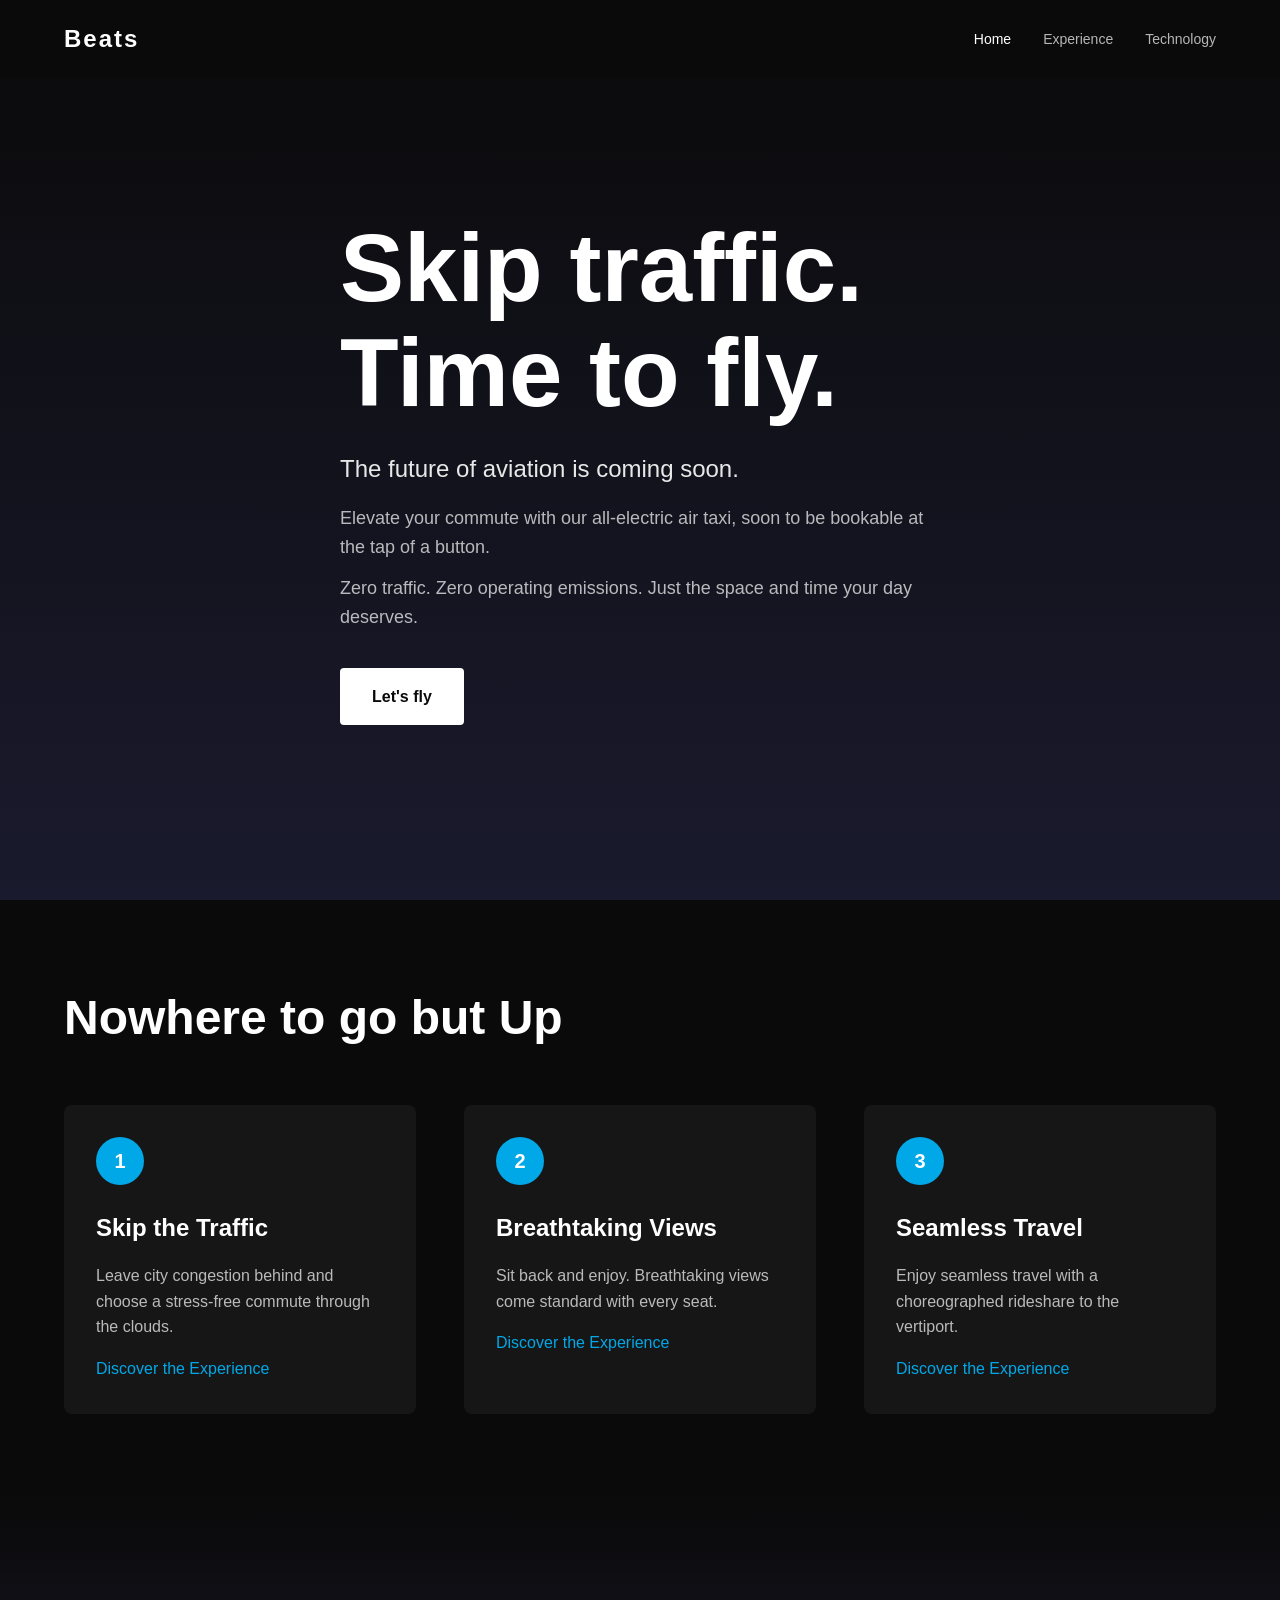
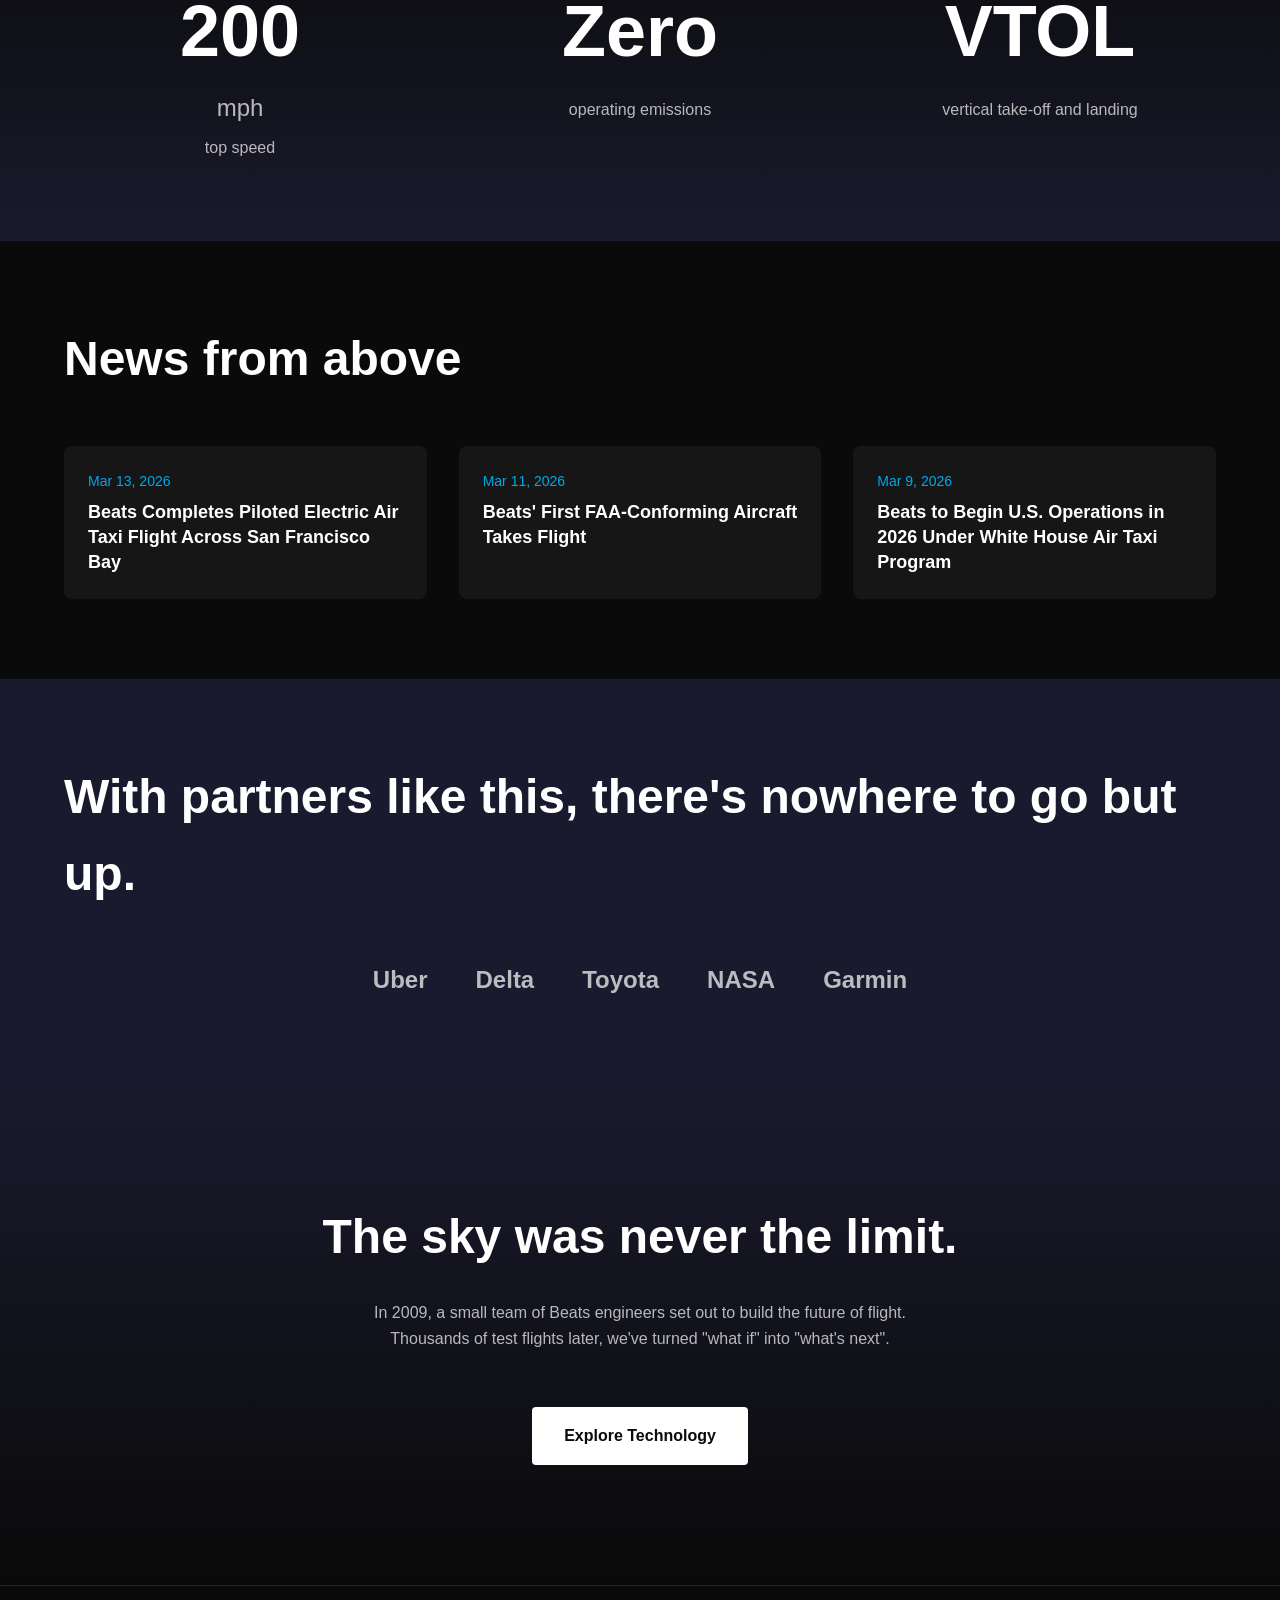
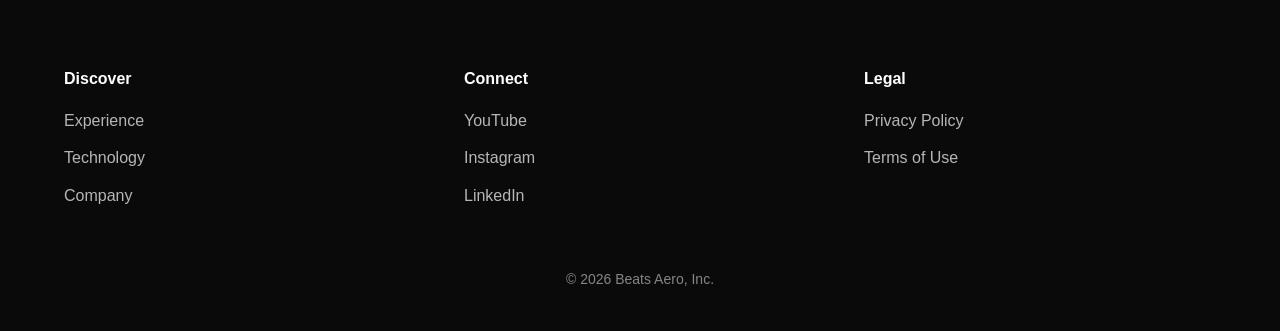
==== index.html @ 5aa7cf9a "Create 3-page website inspired by Joby Aviation" ====
<!DOCTYPE html>
<html lang="en">
<head>
    <meta charset="UTF-8">
    <meta name="viewport" content="width=device-width, initial-scale=1.0">
    <title>Beats - Electric Air Taxi</title>
    <link rel="stylesheet" href="styles.css">
</head>
<body>
    <header class="header">
        <div class="container">
            <a href="index.html" class="logo">Beats</a>
            <nav class="nav">
                <ul class="nav-list">
                    <li><a href="index.html" class="nav-link active">Home</a></li>
                    <li><a href="experience.html" class="nav-link">Experience</a></li>
                    <li><a href="technology.html" class="nav-link">Technology</a></li>
                </ul>
            </nav>
        </div>
    </header>

    <section class="hero">
        <div class="container">
            <h1 class="hero-title">Skip traffic.<br>Time to fly.</h1>
            <p class="hero-subtitle">The future of aviation is coming soon.</p>
            <p class="hero-desc">Elevate your commute with our all-electric air taxi, soon to be bookable at the tap of a button.</p>
            <p class="hero-desc">Zero traffic. Zero operating emissions. Just the space and time your day deserves.</p>
            <a href="experience.html" class="btn btn-primary">Let's fly</a>
        </div>
    </section>

    <section class="features">
        <div class="container">
            <h2 class="section-title">Nowhere to go but Up</h2>
            <div class="feature-grid">
                <div class="feature-card">
                    <div class="feature-icon">1</div>
                    <h3>Skip the Traffic</h3>
                    <p>Leave city congestion behind and choose a stress-free commute through the clouds.</p>
                    <a href="experience.html" class="link">Discover the Experience</a>
                </div>
                <div class="feature-card">
                    <div class="feature-icon">2</div>
                    <h3>Breathtaking Views</h3>
                    <p>Sit back and enjoy. Breathtaking views come standard with every seat.</p>
                    <a href="experience.html" class="link">Discover the Experience</a>
                </div>
                <div class="feature-card">
                    <div class="feature-icon">3</div>
                    <h3>Seamless Travel</h3>
                    <p>Enjoy seamless travel with a choreographed rideshare to the vertiport.</p>
                    <a href="experience.html" class="link">Discover the Experience</a>
                </div>
            </div>
        </div>
    </section>

    <section class="stats">
        <div class="container">
            <div class="stats-grid">
                <div class="stat">
                    <span class="stat-value">200</span>
                    <span class="stat-unit">mph</span>
                    <span class="stat-label">top speed</span>
                </div>
                <div class="stat">
                    <span class="stat-value">Zero</span>
                    <span class="stat-label">operating emissions</span>
                </div>
                <div class="stat">
                    <span class="stat-value">VTOL</span>
                    <span class="stat-label">vertical take-off and landing</span>
                </div>
            </div>
        </div>
    </section>

    <section class="news">
        <div class="container">
            <h2 class="section-title">News from above</h2>
            <div class="news-grid">
                <article class="news-card">
                    <div class="news-date">Mar 13, 2026</div>
                    <h3>Beats Completes Piloted Electric Air Taxi Flight Across San Francisco Bay</h3>
                </article>
                <article class="news-card">
                    <div class="news-date">Mar 11, 2026</div>
                    <h3>Beats' First FAA-Conforming Aircraft Takes Flight</h3>
                </article>
                <article class="news-card">
                    <div class="news-date">Mar 9, 2026</div>
                    <h3>Beats to Begin U.S. Operations in 2026 Under White House Air Taxi Program</h3>
                </article>
            </div>
        </div>
    </section>

    <section class="partners">
        <div class="container">
            <h2 class="section-title">With partners like this, there's nowhere to go but up.</h2>
            <div class="partner-logos">
                <span class="partner">Uber</span>
                <span class="partner">Delta</span>
                <span class="partner">Toyota</span>
                <span class="partner">NASA</span>
                <span class="partner">Garmin</span>
            </div>
        </div>
    </section>

    <section class="cta">
        <div class="container">
            <h2>The sky was never the limit.</h2>
            <p>In 2009, a small team of Beats engineers set out to build the future of flight. Thousands of test flights later, we've turned "what if" into "what's next".</p>
            <a href="technology.html" class="btn btn-primary">Explore Technology</a>
        </div>
    </section>

    <footer class="footer">
        <div class="container">
            <div class="footer-links">
                <div class="footer-col">
                    <h4>Discover</h4>
                    <ul>
                        <li><a href="experience.html">Experience</a></li>
                        <li><a href="technology.html">Technology</a></li>
                        <li><a href="#">Company</a></li>
                    </ul>
                </div>
                <div class="footer-col">
                    <h4>Connect</h4>
                    <ul>
                        <li><a href="#">YouTube</a></li>
                        <li><a href="#">Instagram</a></li>
                        <li><a href="#">LinkedIn</a></li>
                    </ul>
                </div>
                <div class="footer-col">
                    <h4>Legal</h4>
                    <ul>
                        <li><a href="#">Privacy Policy</a></li>
                        <li><a href="#">Terms of Use</a></li>
                    </ul>
                </div>
            </div>
            <p class="copyright">&copy; 2026 Beats Aero, Inc.</p>
        </div>
    </footer>
</body>
</html>
---- styles.css ----
* {
    margin: 0;
    padding: 0;
    box-sizing: border-box;
}

:root {
    --black: #0a0a0a;
    --white: #ffffff;
    --gray: #666666;
    --light-gray: #f5f5f5;
    --accent: #00a8e8;
}

body {
    font-family: -apple-system, BlinkMacSystemFont, 'Segoe UI', Roboto, Oxygen, Ubuntu, sans-serif;
    background-color: var(--black);
    color: var(--white);
    line-height: 1.6;
}

.container {
    max-width: 1200px;
    margin: 0 auto;
    padding: 0 24px;
}

a {
    color: inherit;
    text-decoration: none;
}

ul {
    list-style: none;
}

.header {
    position: fixed;
    top: 0;
    left: 0;
    right: 0;
    z-index: 1000;
    padding: 20px 0;
    background: rgba(10, 10, 10, 0.9);
    backdrop-filter: blur(10px);
}

.header .container {
    display: flex;
    justify-content: space-between;
    align-items: center;
}

.logo {
    font-size: 24px;
    font-weight: 700;
    letter-spacing: 2px;
}

.nav-list {
    display: flex;
    gap: 32px;
}

.nav-link {
    font-size: 14px;
    font-weight: 500;
    opacity: 0.7;
    transition: opacity 0.3s;
}

.nav-link:hover,
.nav-link.active {
    opacity: 1;
}

.hero {
    min-height: 100vh;
    display: flex;
    align-items: center;
    padding: 120px 0 80px;
    background: linear-gradient(180deg, var(--black) 0%, #1a1a2e 100%);
}

.hero-title {
    font-size: clamp(48px, 8vw, 96px);
    font-weight: 700;
    line-height: 1.1;
    margin-bottom: 24px;
}

.hero-subtitle {
    font-size: 24px;
    margin-bottom: 16px;
    opacity: 0.9;
}

.hero-desc {
    font-size: 18px;
    margin-bottom: 12px;
    opacity: 0.7;
    max-width: 600px;
}

.btn {
    display: inline-block;
    padding: 16px 32px;
    font-size: 16px;
    font-weight: 600;
    border-radius: 4px;
    transition: all 0.3s;
    margin-top: 24px;
}

.btn-primary {
    background: var(--white);
    color: var(--black);
}

.btn-primary:hover {
    background: var(--accent);
    color: var(--white);
}

.section-title {
    font-size: clamp(32px, 5vw, 48px);
    font-weight: 700;
    margin-bottom: 48px;
}

.features {
    padding: 80px 0;
    background: var(--black);
}

.feature-grid {
    display: grid;
    grid-template-columns: repeat(auto-fit, minmax(300px, 1fr));
    gap: 48px;
}

.feature-card {
    padding: 32px;
    background: rgba(255, 255, 255, 0.05);
    border-radius: 8px;
}

.feature-icon {
    width: 48px;
    height: 48px;
    display: flex;
    align-items: center;
    justify-content: center;
    font-size: 20px;
    font-weight: 700;
    background: var(--accent);
    color: var(--white);
    border-radius: 50%;
    margin-bottom: 24px;
}

.feature-card h3 {
    font-size: 24px;
    margin-bottom: 16px;
}

.feature-card p {
    opacity: 0.7;
    margin-bottom: 16px;
}

.link {
    color: var(--accent);
    font-weight: 500;
}

.stats {
    padding: 80px 0;
    background: linear-gradient(180deg, var(--black) 0%, #1a1a2e 100%);
}

.stats-grid {
    display: grid;
    grid-template-columns: repeat(auto-fit, minmax(200px, 1fr));
    gap: 48px;
    text-align: center;
}

.stat-value {
    display: block;
    font-size: clamp(48px, 6vw, 72px);
    font-weight: 700;
}

.stat-unit {
    font-size: 24px;
    opacity: 0.7;
}

.stat-label {
    display: block;
    font-size: 16px;
    opacity: 0.7;
    margin-top: 8px;
}

.news {
    padding: 80px 0;
    background: var(--black);
}

.news-grid {
    display: grid;
    grid-template-columns: repeat(auto-fit, minmax(300px, 1fr));
    gap: 32px;
}

.news-card {
    padding: 24px;
    background: rgba(255, 255, 255, 0.05);
    border-radius: 8px;
    cursor: pointer;
    transition: background 0.3s;
}

.news-card:hover {
    background: rgba(255, 255, 255, 0.1);
}

.news-date {
    font-size: 14px;
    color: var(--accent);
    margin-bottom: 8px;
}

.news-card h3 {
    font-size: 18px;
    line-height: 1.4;
}

.partners {
    padding: 80px 0;
    background: #1a1a2e;
}

.partner-logos {
    display: flex;
    flex-wrap: wrap;
    gap: 48px;
    justify-content: center;
    align-items: center;
}

.partner {
    font-size: 24px;
    font-weight: 600;
    opacity: 0.7;
}

.cta {
    padding: 120px 0;
    background: linear-gradient(180deg, #1a1a2e 0%, var(--black) 100%);
    text-align: center;
}

.cta h2 {
    font-size: clamp(32px, 5vw, 48px);
    margin-bottom: 24px;
}

.cta p {
    max-width: 600px;
    margin: 0 auto 32px;
    opacity: 0.7;
}

.footer {
    padding: 80px 0 40px;
    background: var(--black);
    border-top: 1px solid rgba(255, 255, 255, 0.1);
}

.footer-links {
    display: grid;
    grid-template-columns: repeat(auto-fit, minmax(200px, 1fr));
    gap: 48px;
    margin-bottom: 48px;
}

.footer-col h4 {
    font-size: 16px;
    font-weight: 600;
    margin-bottom: 16px;
}

.footer-col ul li {
    margin-bottom: 12px;
}

.footer-col a {
    opacity: 0.7;
    transition: opacity 0.3s;
}

.footer-col a:hover {
    opacity: 1;
}

.copyright {
    text-align: center;
    opacity: 0.5;
    font-size: 14px;
}

.page-hero {
    min-height: 60vh;
    display: flex;
    align-items: center;
    padding: 120px 0 80px;
    background: linear-gradient(180deg, var(--black) 0%, #1a1a2e 100%);
}

.page-hero h1 {
    font-size: clamp(48px, 8vw, 80px);
    font-weight: 700;
    margin-bottom: 24px;
}

.page-hero p {
    font-size: 20px;
    opacity: 0.8;
    max-width: 600px;
}

.content-section {
    padding: 80px 0;
    background: var(--black);
}

.content-section:nth-child(even) {
    background: #1a1a2e;
}

.content-grid {
    display: grid;
    grid-template-columns: 1fr 1fr;
    gap: 64px;
    align-items: center;
}

.content-grid.reverse {
    direction: rtl;
}

.content-grid.reverse > * {
    direction: ltr;
}

.content-text h2 {
    font-size: 36px;
    margin-bottom: 24px;
}

.content-text p {
    opacity: 0.8;
    margin-bottom: 16px;
}

.content-image {
    aspect-ratio: 16/10;
    background: rgba(255, 255, 255, 0.1);
    border-radius: 8px;
    display: flex;
    align-items: center;
    justify-content: center;
    font-size: 18px;
    opacity: 0.5;
}

.specs-grid {
    display: grid;
    grid-template-columns: repeat(3, 1fr);
    gap: 32px;
    text-align: center;
    padding: 48px 0;
}

.spec-item {
    padding: 32px;
    background: rgba(255, 255, 255, 0.05);
    border-radius: 8px;
}

.spec-value {
    display: block;
    font-size: 48px;
    font-weight: 700;
    color: var(--accent);
}

.spec-label {
    font-size: 16px;
    opacity: 0.8;
}

@media (max-width: 768px) {
    .content-grid {
        grid-template-columns: 1fr;
        gap: 32px;
    }
    
    .content-grid.reverse {
        direction: ltr;
    }
    
    .specs-grid {
        grid-template-columns: 1fr;
    }
    
    .nav-list {
        gap: 16px;
    }
}
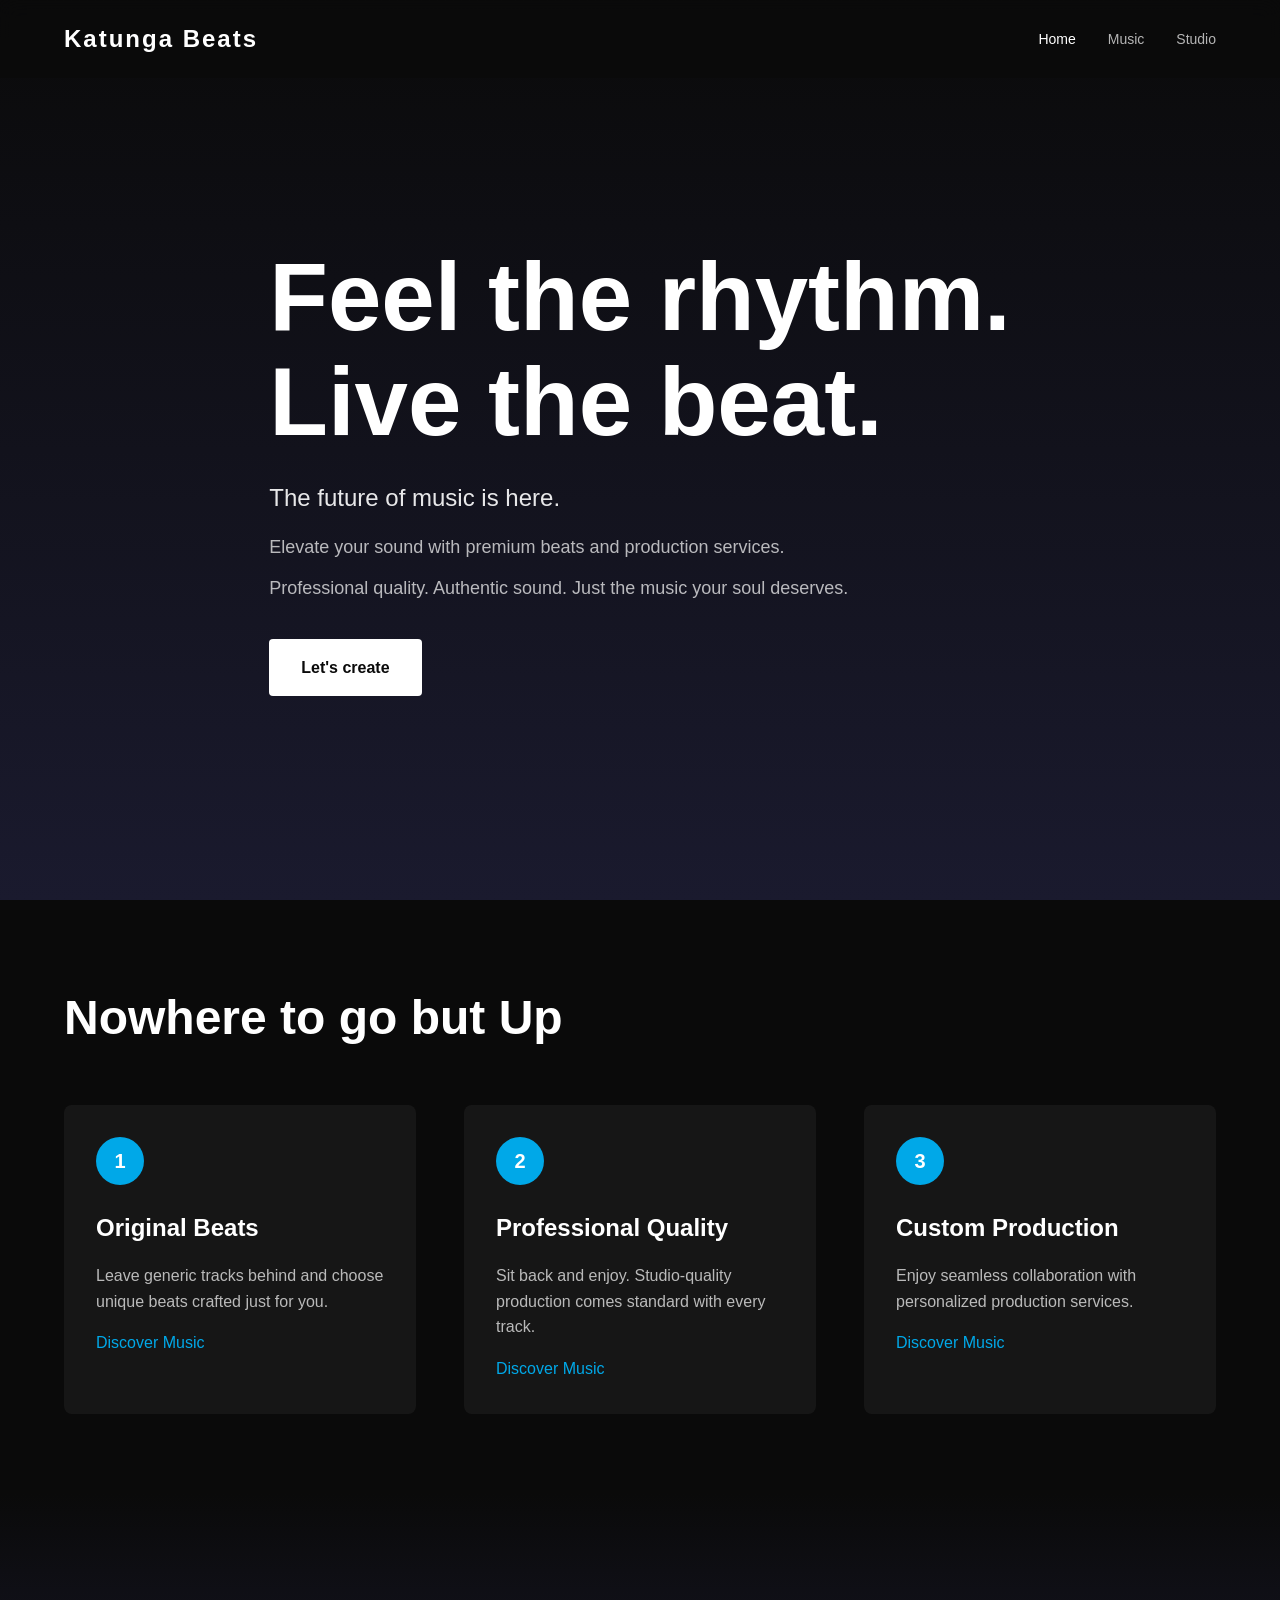
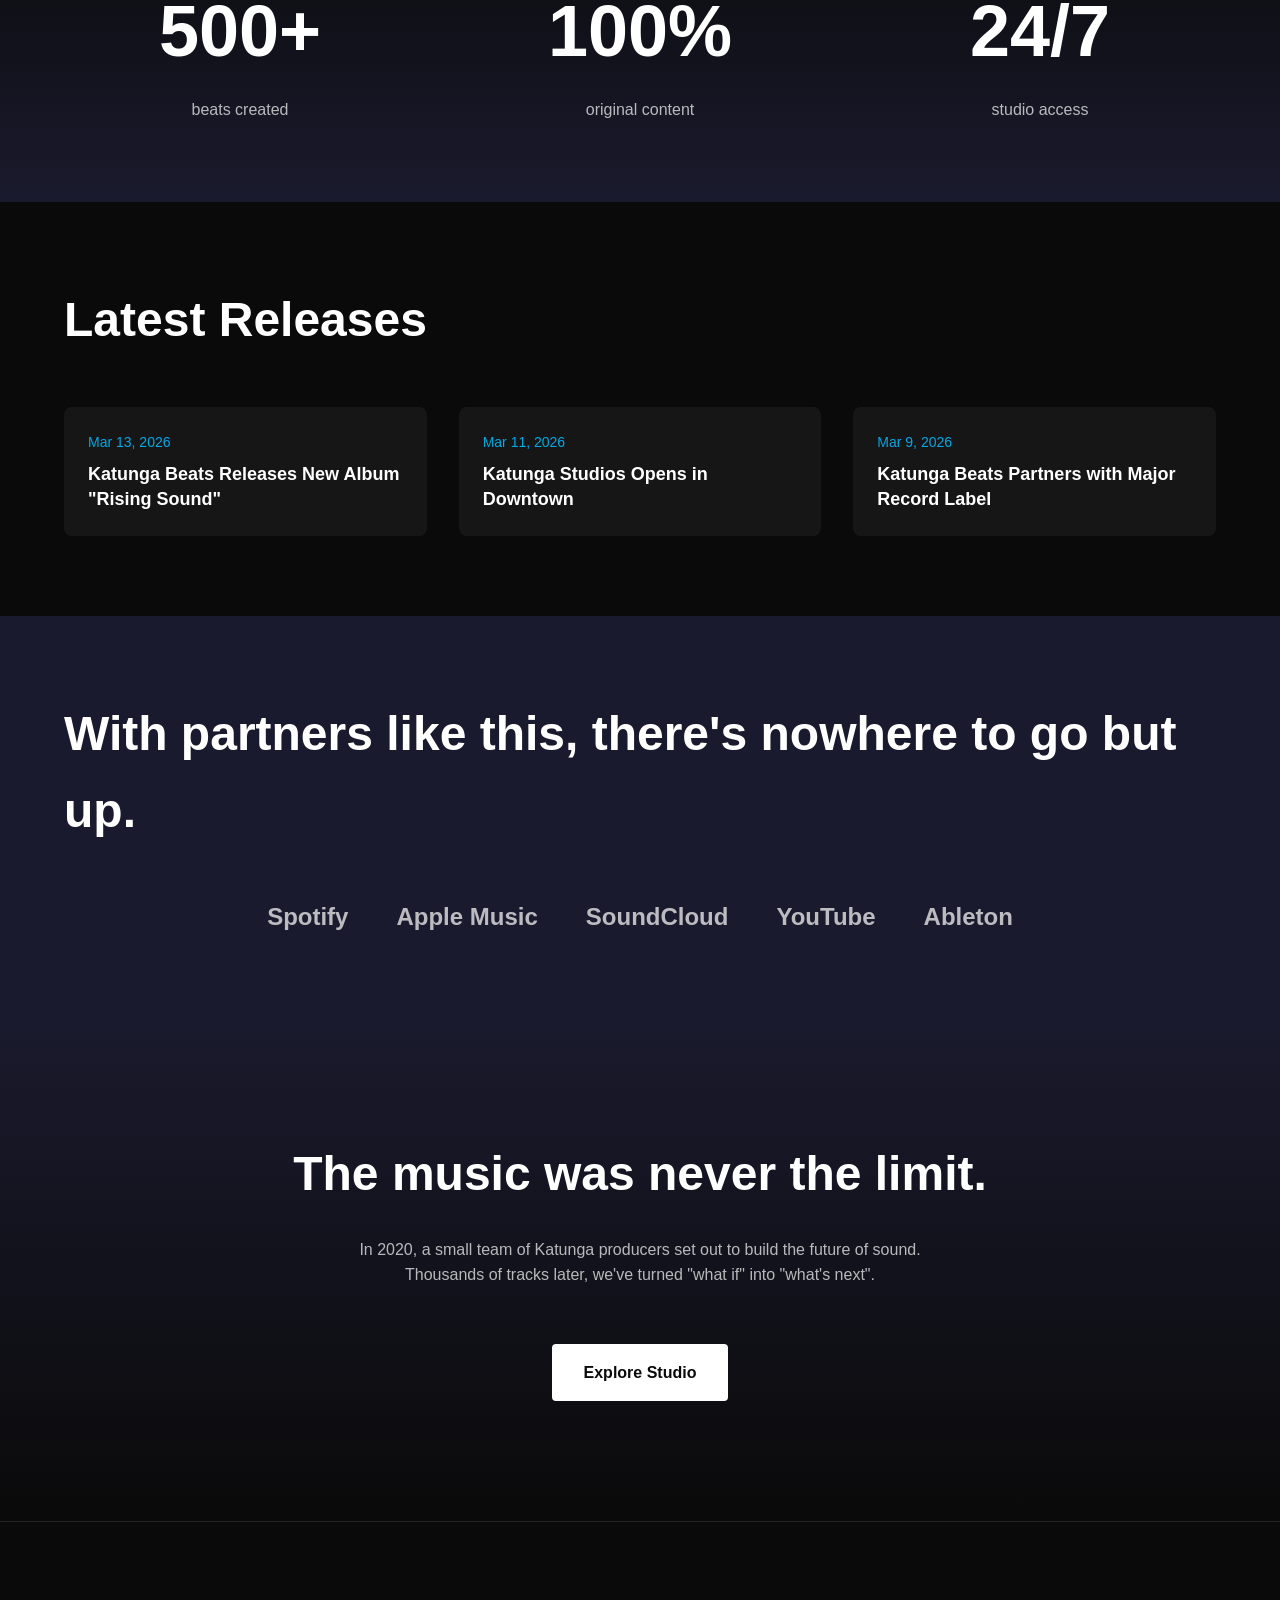
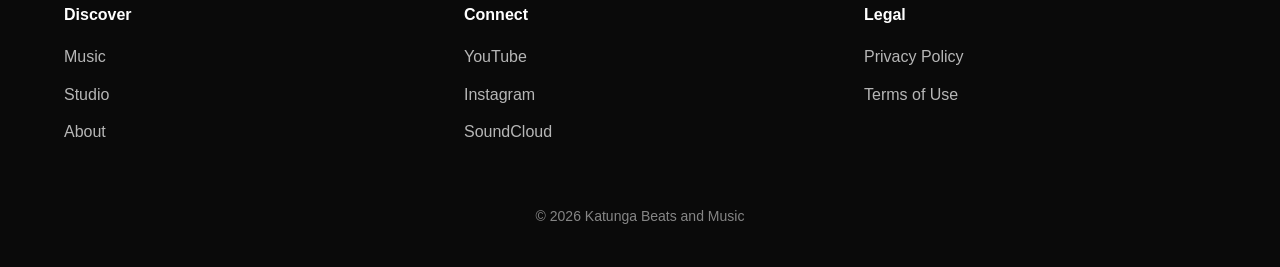
==== commit 1239b297: "Rename to Katunga Beats and Music - 3 page music production website" ====
--- a/index.html
+++ b/index.html
@@ -3,18 +3,18 @@
 <head>
     <meta charset="UTF-8">
     <meta name="viewport" content="width=device-width, initial-scale=1.0">
-    <title>Beats - Electric Air Taxi</title>
+    <title>Katunga Beats and Music</title>
     <link rel="stylesheet" href="styles.css">
 </head>
 <body>
     <header class="header">
         <div class="container">
-            <a href="index.html" class="logo">Beats</a>
+            <a href="index.html" class="logo">Katunga Beats</a>
             <nav class="nav">
                 <ul class="nav-list">
                     <li><a href="index.html" class="nav-link active">Home</a></li>
-                    <li><a href="experience.html" class="nav-link">Experience</a></li>
-                    <li><a href="technology.html" class="nav-link">Technology</a></li>
+                    <li><a href="experience.html" class="nav-link">Music</a></li>
+                    <li><a href="technology.html" class="nav-link">Studio</a></li>
                 </ul>
             </nav>
         </div>
@@ -22,11 +22,11 @@
 
     <section class="hero">
         <div class="container">
-            <h1 class="hero-title">Skip traffic.<br>Time to fly.</h1>
-            <p class="hero-subtitle">The future of aviation is coming soon.</p>
-            <p class="hero-desc">Elevate your commute with our all-electric air taxi, soon to be bookable at the tap of a button.</p>
-            <p class="hero-desc">Zero traffic. Zero operating emissions. Just the space and time your day deserves.</p>
-            <a href="experience.html" class="btn btn-primary">Let's fly</a>
+            <h1 class="hero-title">Feel the rhythm.<br>Live the beat.</h1>
+            <p class="hero-subtitle">The future of music is here.</p>
+            <p class="hero-desc">Elevate your sound with premium beats and production services.</p>
+            <p class="hero-desc">Professional quality. Authentic sound. Just the music your soul deserves.</p>
+            <a href="experience.html" class="btn btn-primary">Let's create</a>
         </div>
     </section>
 
@@ -36,21 +36,21 @@
             <div class="feature-grid">
                 <div class="feature-card">
                     <div class="feature-icon">1</div>
-                    <h3>Skip the Traffic</h3>
-                    <p>Leave city congestion behind and choose a stress-free commute through the clouds.</p>
-                    <a href="experience.html" class="link">Discover the Experience</a>
+                    <h3>Original Beats</h3>
+                    <p>Leave generic tracks behind and choose unique beats crafted just for you.</p>
+                    <a href="experience.html" class="link">Discover Music</a>
                 </div>
                 <div class="feature-card">
                     <div class="feature-icon">2</div>
-                    <h3>Breathtaking Views</h3>
-                    <p>Sit back and enjoy. Breathtaking views come standard with every seat.</p>
-                    <a href="experience.html" class="link">Discover the Experience</a>
+                    <h3>Professional Quality</h3>
+                    <p>Sit back and enjoy. Studio-quality production comes standard with every track.</p>
+                    <a href="experience.html" class="link">Discover Music</a>
                 </div>
                 <div class="feature-card">
                     <div class="feature-icon">3</div>
-                    <h3>Seamless Travel</h3>
-                    <p>Enjoy seamless travel with a choreographed rideshare to the vertiport.</p>
-                    <a href="experience.html" class="link">Discover the Experience</a>
+                    <h3>Custom Production</h3>
+                    <p>Enjoy seamless collaboration with personalized production services.</p>
+                    <a href="experience.html" class="link">Discover Music</a>
                 </div>
             </div>
         </div>
@@ -60,17 +60,17 @@
         <div class="container">
             <div class="stats-grid">
                 <div class="stat">
-                    <span class="stat-value">200</span>
-                    <span class="stat-unit">mph</span>
-                    <span class="stat-label">top speed</span>
+                    <span class="stat-value">500+</span>
+                    <span class="stat-unit"></span>
+                    <span class="stat-label">beats created</span>
                 </div>
                 <div class="stat">
-                    <span class="stat-value">Zero</span>
-                    <span class="stat-label">operating emissions</span>
+                    <span class="stat-value">100%</span>
+                    <span class="stat-label">original content</span>
                 </div>
                 <div class="stat">
-                    <span class="stat-value">VTOL</span>
-                    <span class="stat-label">vertical take-off and landing</span>
+                    <span class="stat-value">24/7</span>
+                    <span class="stat-label">studio access</span>
                 </div>
             </div>
         </div>
@@ -78,19 +78,19 @@
 
     <section class="news">
         <div class="container">
-            <h2 class="section-title">News from above</h2>
+            <h2 class="section-title">Latest Releases</h2>
             <div class="news-grid">
                 <article class="news-card">
                     <div class="news-date">Mar 13, 2026</div>
-                    <h3>Beats Completes Piloted Electric Air Taxi Flight Across San Francisco Bay</h3>
+                    <h3>Katunga Beats Releases New Album "Rising Sound"</h3>
                 </article>
                 <article class="news-card">
                     <div class="news-date">Mar 11, 2026</div>
-                    <h3>Beats' First FAA-Conforming Aircraft Takes Flight</h3>
+                    <h3>Katunga Studios Opens in Downtown</h3>
                 </article>
                 <article class="news-card">
                     <div class="news-date">Mar 9, 2026</div>
-                    <h3>Beats to Begin U.S. Operations in 2026 Under White House Air Taxi Program</h3>
+                    <h3>Katunga Beats Partners with Major Record Label</h3>
                 </article>
             </div>
         </div>
@@ -100,21 +100,19 @@
         <div class="container">
             <h2 class="section-title">With partners like this, there's nowhere to go but up.</h2>
             <div class="partner-logos">
-                <span class="partner">Uber</span>
-                <span class="partner">Delta</span>
-                <span class="partner">Toyota</span>
-                <span class="partner">NASA</span>
-                <span class="partner">Garmin</span>
+                <span class="partner">Spotify</span>
+                <span class="partner">Apple Music</span>
+                <span class="partner">SoundCloud</span>
+                <span class="partner">YouTube</span>
+                <span class="partner">Ableton</span>
             </div>
         </div>
     </section>
 
     <section class="cta">
-        <div class="container">
-            <h2>The sky was never the limit.</h2>
-            <p>In 2009, a small team of Beats engineers set out to build the future of flight. Thousands of test flights later, we've turned "what if" into "what's next".</p>
-            <a href="technology.html" class="btn btn-primary">Explore Technology</a>
-        </div>
+        <h2>The music was never the limit.</h2>
+        <p>In 2020, a small team of Katunga producers set out to build the future of sound. Thousands of tracks later, we've turned "what if" into "what's next".</p>
+        <a href="technology.html" class="btn btn-primary">Explore Studio</a>
     </section>
 
     <footer class="footer">
@@ -123,9 +121,9 @@
                 <div class="footer-col">
                     <h4>Discover</h4>
                     <ul>
-                        <li><a href="experience.html">Experience</a></li>
-                        <li><a href="technology.html">Technology</a></li>
-                        <li><a href="#">Company</a></li>
+                        <li><a href="experience.html">Music</a></li>
+                        <li><a href="technology.html">Studio</a></li>
+                        <li><a href="#">About</a></li>
                     </ul>
                 </div>
                 <div class="footer-col">
@@ -133,7 +131,7 @@
                     <ul>
                         <li><a href="#">YouTube</a></li>
                         <li><a href="#">Instagram</a></li>
-                        <li><a href="#">LinkedIn</a></li>
+                        <li><a href="#">SoundCloud</a></li>
                     </ul>
                 </div>
                 <div class="footer-col">
@@ -144,7 +142,7 @@
                     </ul>
                 </div>
             </div>
-            <p class="copyright">&copy; 2026 Beats Aero, Inc.</p>
+            <p class="copyright">&copy; 2026 Katunga Beats and Music</p>
         </div>
     </footer>
 </body>
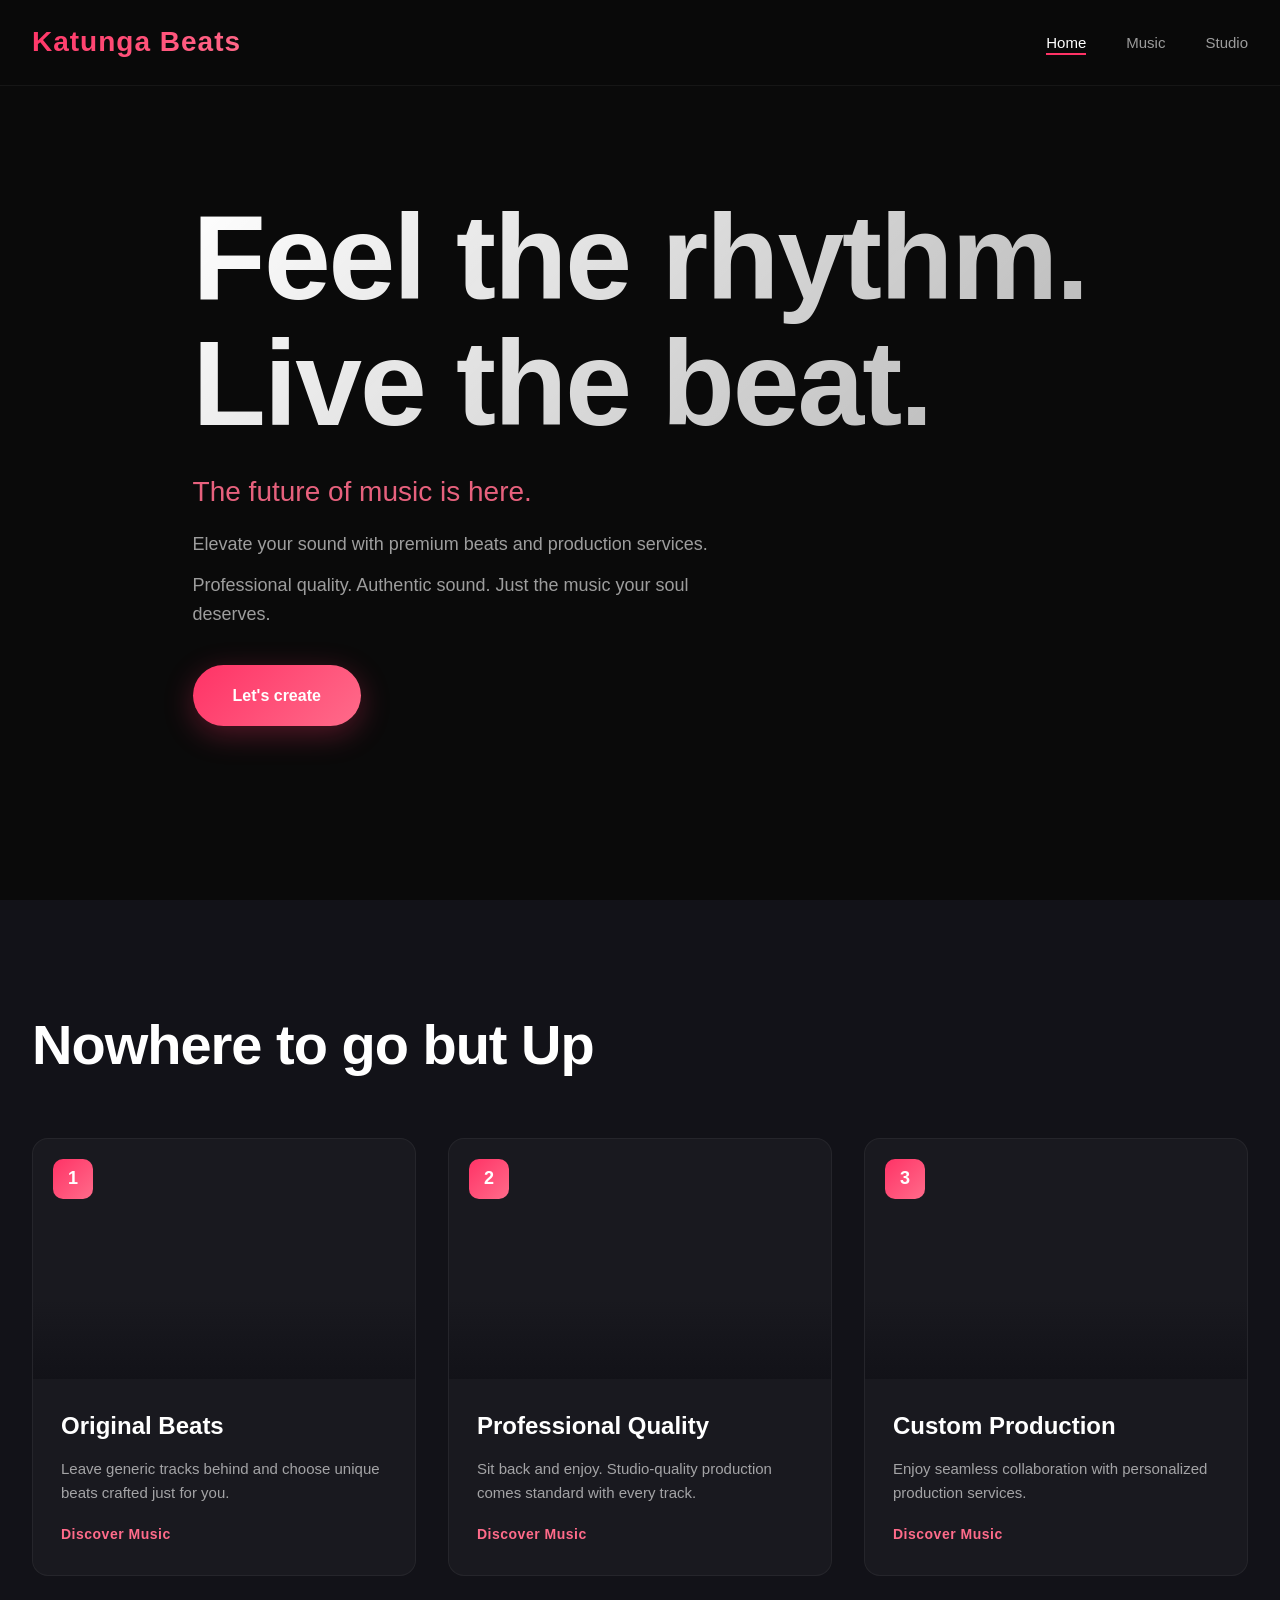
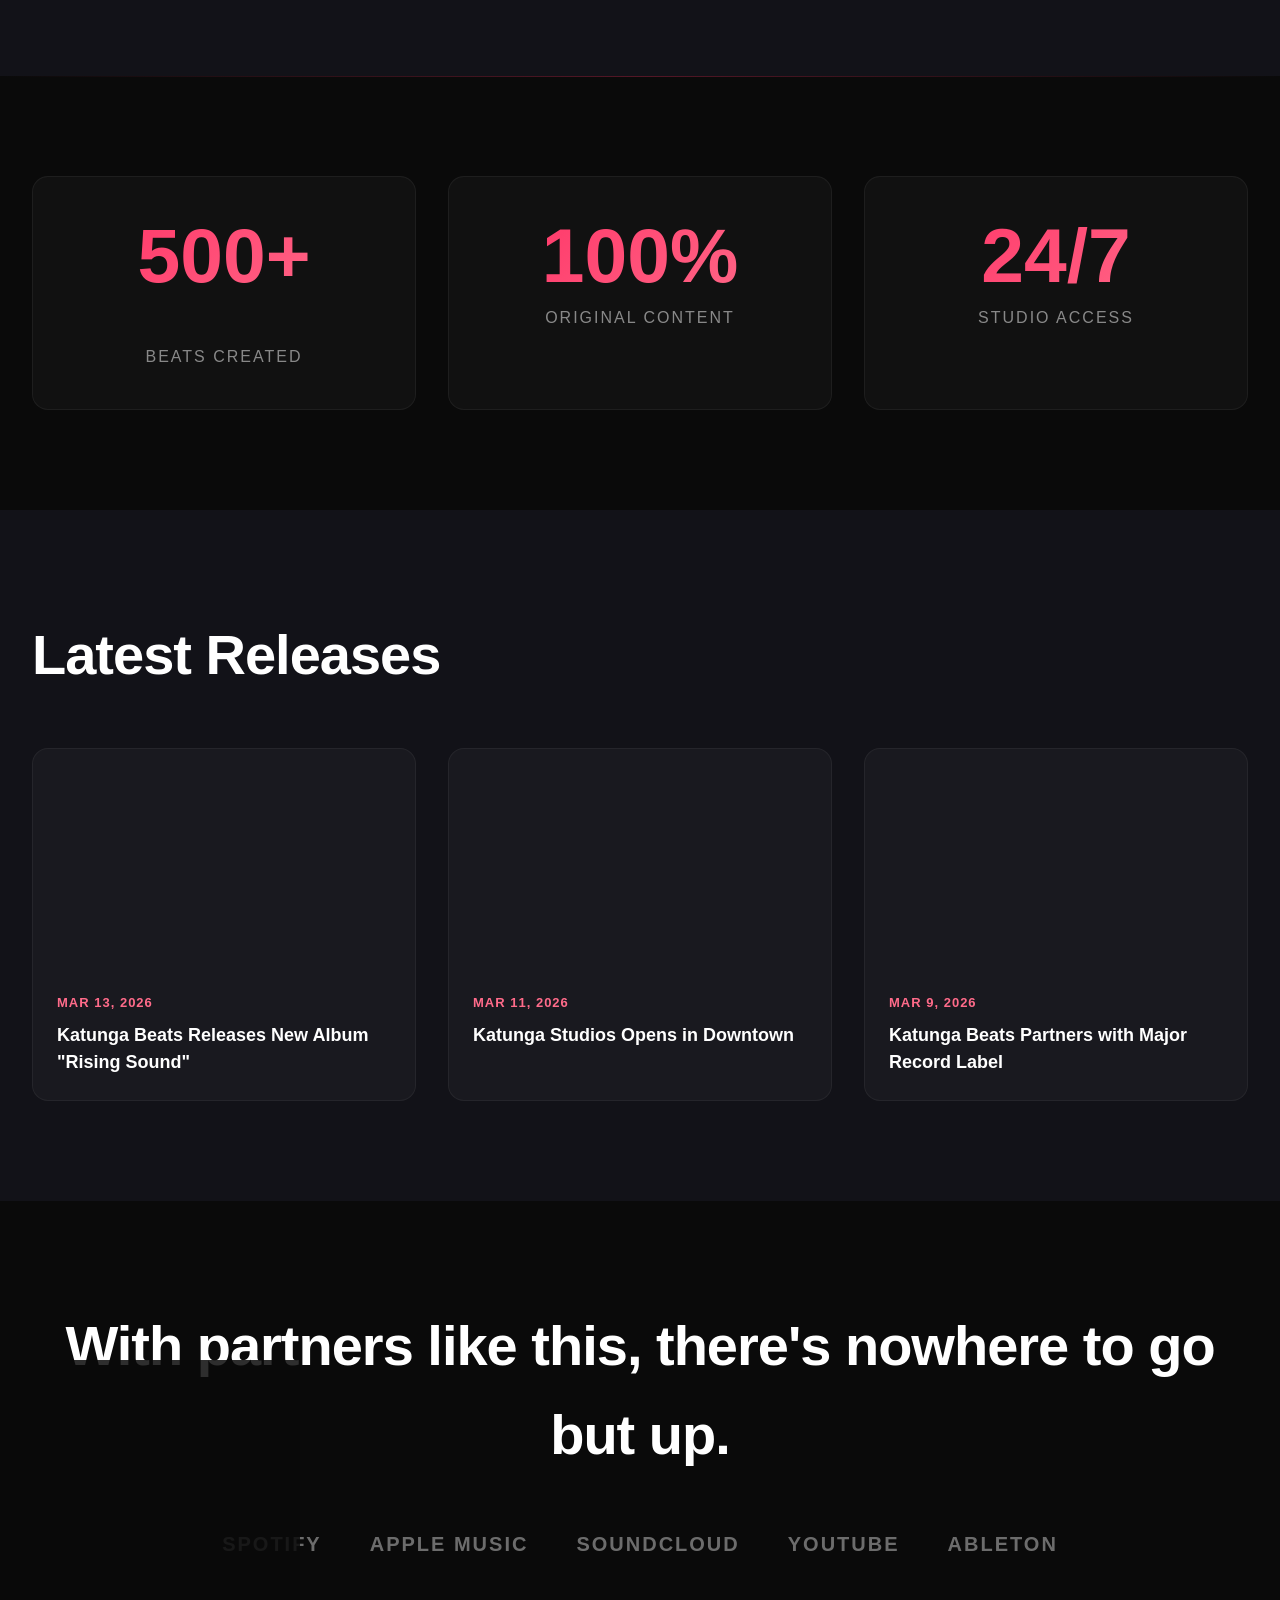
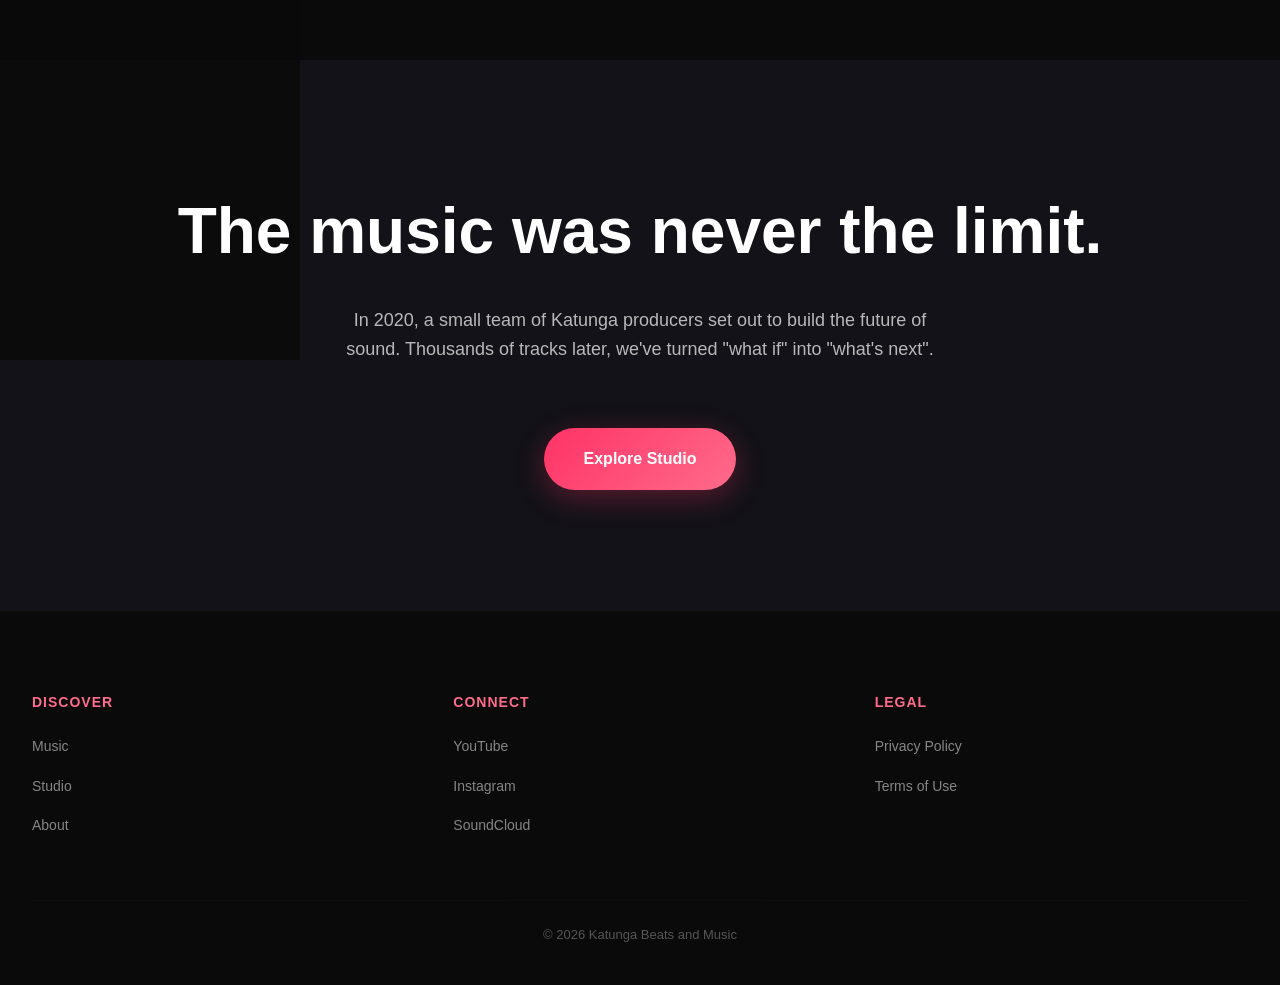
==== commit a146d734: "Add music studio images to all 3 pages - professional design" ====
--- a/index.html
+++ b/index.html
@@ -20,7 +20,7 @@
         </div>
     </header>
 
-    <section class="hero">
+    <section class="hero hero-bg">
         <div class="container">
             <h1 class="hero-title">Feel the rhythm.<br>Live the beat.</h1>
             <p class="hero-subtitle">The future of music is here.</p>
@@ -35,22 +35,31 @@
             <h2 class="section-title">Nowhere to go but Up</h2>
             <div class="feature-grid">
                 <div class="feature-card">
-                    <div class="feature-icon">1</div>
-                    <h3>Original Beats</h3>
-                    <p>Leave generic tracks behind and choose unique beats crafted just for you.</p>
-                    <a href="experience.html" class="link">Discover Music</a>
+                    <div class="feature-img" style="background-image: url('https://images.unsplash.com/photo-1598488035139-bdbb2231ce04?w=600&q=80')"></div>
+                    <div class="feature-content">
+                        <div class="feature-icon">1</div>
+                        <h3>Original Beats</h3>
+                        <p>Leave generic tracks behind and choose unique beats crafted just for you.</p>
+                        <a href="experience.html" class="link">Discover Music</a>
+                    </div>
                 </div>
                 <div class="feature-card">
-                    <div class="feature-icon">2</div>
-                    <h3>Professional Quality</h3>
-                    <p>Sit back and enjoy. Studio-quality production comes standard with every track.</p>
-                    <a href="experience.html" class="link">Discover Music</a>
+                    <div class="feature-img" style="background-image: url('https://images.unsplash.com/photo-1571330735066-03aaa9429d89?w=600&q=80')"></div>
+                    <div class="feature-content">
+                        <div class="feature-icon">2</div>
+                        <h3>Professional Quality</h3>
+                        <p>Sit back and enjoy. Studio-quality production comes standard with every track.</p>
+                        <a href="experience.html" class="link">Discover Music</a>
+                    </div>
                 </div>
                 <div class="feature-card">
-                    <div class="feature-icon">3</div>
-                    <h3>Custom Production</h3>
-                    <p>Enjoy seamless collaboration with personalized production services.</p>
-                    <a href="experience.html" class="link">Discover Music</a>
+                    <div class="feature-img" style="background-image: url('https://images.unsplash.com/photo-1519892300165-cb5542fb47c7?w=600&q=80')"></div>
+                    <div class="feature-content">
+                        <div class="feature-icon">3</div>
+                        <h3>Custom Production</h3>
+                        <p>Enjoy seamless collaboration with personalized production services.</p>
+                        <a href="experience.html" class="link">Discover Music</a>
+                    </div>
                 </div>
             </div>
         </div>
@@ -81,16 +90,25 @@
             <h2 class="section-title">Latest Releases</h2>
             <div class="news-grid">
                 <article class="news-card">
-                    <div class="news-date">Mar 13, 2026</div>
-                    <h3>Katunga Beats Releases New Album "Rising Sound"</h3>
+                    <div class="news-img" style="background-image: url('https://images.unsplash.com/photo-1493225457124-a3eb161ffa5f?w=600&q=80')"></div>
+                    <div class="news-content">
+                        <div class="news-date">Mar 13, 2026</div>
+                        <h3>Katunga Beats Releases New Album "Rising Sound"</h3>
+                    </div>
                 </article>
                 <article class="news-card">
-                    <div class="news-date">Mar 11, 2026</div>
-                    <h3>Katunga Studios Opens in Downtown</h3>
+                    <div class="news-img" style="background-image: url('https://images.unsplash.com/photo-1598653222000-6b7b7a552625?w=600&q=80')"></div>
+                    <div class="news-content">
+                        <div class="news-date">Mar 11, 2026</div>
+                        <h3>Katunga Studios Opens in Downtown</h3>
+                    </div>
                 </article>
                 <article class="news-card">
-                    <div class="news-date">Mar 9, 2026</div>
-                    <h3>Katunga Beats Partners with Major Record Label</h3>
+                    <div class="news-img" style="background-image: url('https://images.unsplash.com/photo-1511379938547-c1f6941986d5?w=600&q=80')"></div>
+                    <div class="news-content">
+                        <div class="news-date">Mar 9, 2026</div>
+                        <h3>Katunga Beats Partners with Major Record Label</h3>
+                    </div>
                 </article>
             </div>
         </div>
@@ -109,10 +127,12 @@
         </div>
     </section>
 
-    <section class="cta">
-        <h2>The music was never the limit.</h2>
-        <p>In 2020, a small team of Katunga producers set out to build the future of sound. Thousands of tracks later, we've turned "what if" into "what's next".</p>
-        <a href="technology.html" class="btn btn-primary">Explore Studio</a>
+    <section class="cta cta-bg">
+        <div class="container">
+            <h2>The music was never the limit.</h2>
+            <p>In 2020, a small team of Katunga producers set out to build the future of sound. Thousands of tracks later, we've turned "what if" into "what's next".</p>
+            <a href="technology.html" class="btn btn-primary">Explore Studio</a>
+        </div>
     </section>
 
     <footer class="footer">
--- a/styles.css
+++ b/styles.css
@@ -7,22 +7,27 @@
 :root {
     --black: #0a0a0a;
     --white: #ffffff;
-    --gray: #666666;
+    --gray: #888888;
     --light-gray: #f5f5f5;
-    --accent: #00a8e8;
+    --accent: #ff3366;
+    --accent-light: #ff6b8a;
+    --dark-bg: #121218;
+    --card-bg: rgba(255, 255, 255, 0.03);
+    --card-hover: rgba(255, 255, 255, 0.08);
 }
 
 body {
-    font-family: -apple-system, BlinkMacSystemFont, 'Segoe UI', Roboto, Oxygen, Ubuntu, sans-serif;
+    font-family: 'Inter', -apple-system, BlinkMacSystemFont, 'Segoe UI', Roboto, Oxygen, Ubuntu, sans-serif;
     background-color: var(--black);
     color: var(--white);
     line-height: 1.6;
+    overflow-x: hidden;
 }
 
 .container {
-    max-width: 1200px;
+    max-width: 1400px;
     margin: 0 auto;
-    padding: 0 24px;
+    padding: 0 32px;
 }
 
 a {
@@ -41,8 +46,9 @@
     right: 0;
     z-index: 1000;
     padding: 20px 0;
-    background: rgba(10, 10, 10, 0.9);
-    backdrop-filter: blur(10px);
+    background: rgba(10, 10, 10, 0.85);
+    backdrop-filter: blur(20px);
+    border-bottom: 1px solid rgba(255, 255, 255, 0.05);
 }
 
 .header .container {
@@ -52,195 +58,354 @@
 }
 
 .logo {
-    font-size: 24px;
-    font-weight: 700;
-    letter-spacing: 2px;
+    font-size: 28px;
+    font-weight: 800;
+    letter-spacing: 1px;
+    background: linear-gradient(135deg, var(--accent) 0%, var(--accent-light) 100%);
+    -webkit-background-clip: text;
+    -webkit-text-fill-color: transparent;
+    background-clip: text;
 }
 
 .nav-list {
     display: flex;
-    gap: 32px;
+    gap: 40px;
 }
 
 .nav-link {
-    font-size: 14px;
+    font-size: 15px;
     font-weight: 500;
-    opacity: 0.7;
-    transition: opacity 0.3s;
+    opacity: 0.6;
+    transition: all 0.3s;
+    position: relative;
+}
+
+.nav-link::after {
+    content: '';
+    position: absolute;
+    bottom: -4px;
+    left: 0;
+    width: 0;
+    height: 2px;
+    background: var(--accent);
+    transition: width 0.3s;
 }
 
 .nav-link:hover,
 .nav-link.active {
     opacity: 1;
+}
+
+.nav-link.active::after {
+    width: 100%;
 }
 
 .hero {
     min-height: 100vh;
     display: flex;
     align-items: center;
-    padding: 120px 0 80px;
-    background: linear-gradient(180deg, var(--black) 0%, #1a1a2e 100%);
+    padding: 120px 0 100px;
+    position: relative;
+    overflow: hidden;
+}
+
+.hero::before {
+    content: '';
+    position: absolute;
+    top: 0;
+    left: 0;
+    right: 0;
+    bottom: 0;
+    background: 
+        radial-gradient(ellipse at 20% 50%, rgba(255, 51, 102, 0.15) 0%, transparent 50%),
+        radial-gradient(ellipse at 80% 20%, rgba(255, 107, 138, 0.1) 0%, transparent 40%),
+        linear-gradient(180deg, var(--black) 0%, #0f0f18 100%);
+    z-index: -1;
+}
+
+.hero-bg {
+    background-image: url('https://images.unsplash.com/photo-1598488035139-bdbb2231ce04?w=1920&q=80');
+    background-size: cover;
+    background-position: center;
+    position: relative;
+}
+
+.hero-bg::before {
+    content: '';
+    position: absolute;
+    top: 0;
+    left: 0;
+    right: 0;
+    bottom: 0;
+    background: linear-gradient(180deg, 
+        rgba(10, 10, 10, 0.85) 0%, 
+        rgba(10, 10, 10, 0.7) 50%,
+        rgba(10, 10, 10, 0.9) 100%);
+    z-index: 0;
+}
+
+.hero-bg .container {
+    position: relative;
+    z-index: 1;
 }
 
 .hero-title {
-    font-size: clamp(48px, 8vw, 96px);
-    font-weight: 700;
-    line-height: 1.1;
+    font-size: clamp(56px, 10vw, 120px);
+    font-weight: 800;
+    line-height: 1.05;
     margin-bottom: 24px;
+    letter-spacing: -2px;
+    background: linear-gradient(135deg, var(--white) 0%, rgba(255, 255, 255, 0.7) 100%);
+    -webkit-background-clip: text;
+    -webkit-text-fill-color: transparent;
+    background-clip: text;
 }
 
 .hero-subtitle {
-    font-size: 24px;
+    font-size: 28px;
     margin-bottom: 16px;
     opacity: 0.9;
+    font-weight: 500;
+    color: var(--accent-light);
 }
 
 .hero-desc {
     font-size: 18px;
     margin-bottom: 12px;
-    opacity: 0.7;
-    max-width: 600px;
+    opacity: 0.6;
+    max-width: 520px;
 }
 
 .btn {
     display: inline-block;
-    padding: 16px 32px;
+    padding: 18px 40px;
     font-size: 16px;
     font-weight: 600;
-    border-radius: 4px;
-    transition: all 0.3s;
+    border-radius: 50px;
+    transition: all 0.3s ease;
     margin-top: 24px;
+    cursor: pointer;
+    border: none;
 }
 
 .btn-primary {
-    background: var(--white);
-    color: var(--black);
+    background: linear-gradient(135deg, var(--accent) 0%, var(--accent-light) 100%);
+    color: var(--white);
+    box-shadow: 0 8px 30px rgba(255, 51, 102, 0.3);
 }
 
 .btn-primary:hover {
-    background: var(--accent);
-    color: var(--white);
+    transform: translateY(-3px);
+    box-shadow: 0 12px 40px rgba(255, 51, 102, 0.5);
 }
 
 .section-title {
-    font-size: clamp(32px, 5vw, 48px);
+    font-size: clamp(36px, 5vw, 56px);
     font-weight: 700;
     margin-bottom: 48px;
+    letter-spacing: -1px;
 }
 
 .features {
-    padding: 80px 0;
-    background: var(--black);
+    padding: 100px 0;
+    background: var(--dark-bg);
 }
 
 .feature-grid {
     display: grid;
-    grid-template-columns: repeat(auto-fit, minmax(300px, 1fr));
-    gap: 48px;
+    grid-template-columns: repeat(auto-fit, minmax(340px, 1fr));
+    gap: 32px;
 }
 
 .feature-card {
-    padding: 32px;
-    background: rgba(255, 255, 255, 0.05);
-    border-radius: 8px;
+    padding: 0;
+    background: var(--card-bg);
+    border-radius: 16px;
+    overflow: hidden;
+    transition: all 0.4s ease;
+    border: 1px solid rgba(255, 255, 255, 0.05);
+}
+
+.feature-card:hover {
+    background: var(--card-hover);
+    transform: translateY(-8px);
+    border-color: rgba(255, 51, 102, 0.2);
+}
+
+.feature-img {
+    width: 100%;
+    height: 240px;
+    background-size: cover;
+    background-position: center;
+    position: relative;
+}
+
+.feature-img::after {
+    content: '';
+    position: absolute;
+    bottom: 0;
+    left: 0;
+    right: 0;
+    height: 80px;
+    background: linear-gradient(to top, var(--dark-bg), transparent);
+}
+
+.feature-content {
+    padding: 28px;
 }
 
 .feature-icon {
-    width: 48px;
-    height: 48px;
+    width: 40px;
+    height: 40px;
     display: flex;
     align-items: center;
     justify-content: center;
-    font-size: 20px;
+    font-size: 18px;
     font-weight: 700;
-    background: var(--accent);
+    background: linear-gradient(135deg, var(--accent) 0%, var(--accent-light) 100%);
     color: var(--white);
-    border-radius: 50%;
-    margin-bottom: 24px;
+    border-radius: 10px;
+    margin-bottom: 20px;
+    position: absolute;
+    top: 20px;
+    left: 20px;
+}
+
+.feature-card {
+    position: relative;
 }
 
 .feature-card h3 {
     font-size: 24px;
+    font-weight: 700;
+    margin-bottom: 12px;
+}
+
+.feature-card p {
+    opacity: 0.6;
     margin-bottom: 16px;
-}
-
-.feature-card p {
-    opacity: 0.7;
-    margin-bottom: 16px;
+    font-size: 15px;
 }
 
 .link {
-    color: var(--accent);
-    font-weight: 500;
+    color: var(--accent-light);
+    font-weight: 600;
+    font-size: 14px;
+    letter-spacing: 0.5px;
 }
 
 .stats {
-    padding: 80px 0;
-    background: linear-gradient(180deg, var(--black) 0%, #1a1a2e 100%);
+    padding: 100px 0;
+    background: var(--black);
+    position: relative;
+}
+
+.stats::before {
+    content: '';
+    position: absolute;
+    top: 0;
+    left: 0;
+    right: 0;
+    height: 1px;
+    background: linear-gradient(90deg, transparent, rgba(255, 51, 102, 0.3), transparent);
 }
 
 .stats-grid {
     display: grid;
-    grid-template-columns: repeat(auto-fit, minmax(200px, 1fr));
-    gap: 48px;
+    grid-template-columns: repeat(3, 1fr);
+    gap: 32px;
     text-align: center;
+}
+
+.stat {
+    padding: 40px;
+    background: var(--card-bg);
+    border-radius: 16px;
+    border: 1px solid rgba(255, 255, 255, 0.05);
 }
 
 .stat-value {
     display: block;
-    font-size: clamp(48px, 6vw, 72px);
-    font-weight: 700;
+    font-size: clamp(56px, 6vw, 80px);
+    font-weight: 800;
+    background: linear-gradient(135deg, var(--accent) 0%, var(--accent-light) 100%);
+    -webkit-background-clip: text;
+    -webkit-text-fill-color: transparent;
+    background-clip: text;
+    line-height: 1;
 }
 
 .stat-unit {
     font-size: 24px;
     opacity: 0.7;
+    margin-left: 4px;
 }
 
 .stat-label {
     display: block;
     font-size: 16px;
-    opacity: 0.7;
-    margin-top: 8px;
+    opacity: 0.5;
+    margin-top: 12px;
+    text-transform: uppercase;
+    letter-spacing: 2px;
 }
 
 .news {
-    padding: 80px 0;
-    background: var(--black);
+    padding: 100px 0;
+    background: var(--dark-bg);
 }
 
 .news-grid {
     display: grid;
-    grid-template-columns: repeat(auto-fit, minmax(300px, 1fr));
+    grid-template-columns: repeat(auto-fit, minmax(340px, 1fr));
     gap: 32px;
 }
 
 .news-card {
+    padding: 0;
+    background: var(--card-bg);
+    border-radius: 16px;
+    overflow: hidden;
+    cursor: pointer;
+    transition: all 0.4s ease;
+    border: 1px solid rgba(255, 255, 255, 0.05);
+}
+
+.news-card:hover {
+    background: var(--card-hover);
+    transform: translateY(-4px);
+}
+
+.news-img {
+    width: 100%;
+    height: 220px;
+    background-size: cover;
+    background-position: center;
+}
+
+.news-content {
     padding: 24px;
-    background: rgba(255, 255, 255, 0.05);
-    border-radius: 8px;
-    cursor: pointer;
-    transition: background 0.3s;
-}
-
-.news-card:hover {
-    background: rgba(255, 255, 255, 0.1);
 }
 
 .news-date {
-    font-size: 14px;
-    color: var(--accent);
+    font-size: 13px;
+    color: var(--accent-light);
     margin-bottom: 8px;
+    font-weight: 600;
+    text-transform: uppercase;
+    letter-spacing: 1px;
 }
 
 .news-card h3 {
     font-size: 18px;
-    line-height: 1.4;
+    line-height: 1.5;
+    font-weight: 600;
 }
 
 .partners {
-    padding: 80px 0;
-    background: #1a1a2e;
+    padding: 100px 0;
+    background: var(--black);
+    text-align: center;
 }
 
 .partner-logos {
@@ -252,99 +417,186 @@
 }
 
 .partner {
-    font-size: 24px;
+    font-size: 20px;
     font-weight: 600;
-    opacity: 0.7;
+    opacity: 0.4;
+    letter-spacing: 2px;
+    text-transform: uppercase;
+    transition: all 0.3s;
+}
+
+.partner:hover {
+    opacity: 0.8;
 }
 
 .cta {
     padding: 120px 0;
-    background: linear-gradient(180deg, #1a1a2e 0%, var(--black) 100%);
+    background: var(--dark-bg);
     text-align: center;
+    position: relative;
+}
+
+.cta::before {
+    content: '';
+    position: absolute;
+    top: 50%;
+    left: 50%;
+    transform: translate(-50%, -50%);
+    width: 600px;
+    height: 600px;
+    background: radial-gradient(circle, rgba(255, 51, 102, 0.1) 0%, transparent 70%);
+    pointer-events: none;
+}
+
+.cta-bg {
+    background-image: url('https://images.unsplash.com/photo-1511379938547-c1f6941986d5?w=1920&q=80');
+    background-size: cover;
+    background-position: center;
+    position: relative;
+}
+
+.cta-bg::before {
+    content: '';
+    position: absolute;
+    top: 0;
+    left: 0;
+    right: 0;
+    bottom: 0;
+    background: rgba(10, 10, 10, 0.85);
+    z-index: 0;
+}
+
+.cta-bg .container {
+    position: relative;
+    z-index: 1;
 }
 
 .cta h2 {
-    font-size: clamp(32px, 5vw, 48px);
+    font-size: clamp(40px, 6vw, 64px);
     margin-bottom: 24px;
+    font-weight: 800;
 }
 
 .cta p {
     max-width: 600px;
-    margin: 0 auto 32px;
+    margin: 0 auto 40px;
     opacity: 0.7;
+    font-size: 18px;
 }
 
 .footer {
     padding: 80px 0 40px;
     background: var(--black);
-    border-top: 1px solid rgba(255, 255, 255, 0.1);
+    border-top: 1px solid rgba(255, 255, 255, 0.05);
 }
 
 .footer-links {
     display: grid;
-    grid-template-columns: repeat(auto-fit, minmax(200px, 1fr));
+    grid-template-columns: repeat(3, 1fr);
     gap: 48px;
     margin-bottom: 48px;
 }
 
 .footer-col h4 {
-    font-size: 16px;
-    font-weight: 600;
-    margin-bottom: 16px;
+    font-size: 14px;
+    font-weight: 700;
+    margin-bottom: 20px;
+    text-transform: uppercase;
+    letter-spacing: 1px;
+    color: var(--accent-light);
 }
 
 .footer-col ul li {
-    margin-bottom: 12px;
+    margin-bottom: 14px;
 }
 
 .footer-col a {
-    opacity: 0.7;
-    transition: opacity 0.3s;
+    opacity: 0.5;
+    font-size: 14px;
+    transition: all 0.3s;
 }
 
 .footer-col a:hover {
     opacity: 1;
+    color: var(--accent-light);
 }
 
 .copyright {
     text-align: center;
-    opacity: 0.5;
-    font-size: 14px;
+    opacity: 0.3;
+    font-size: 13px;
+    padding-top: 24px;
+    border-top: 1px solid rgba(255, 255, 255, 0.05);
 }
 
 .page-hero {
-    min-height: 60vh;
+    min-height: 70vh;
     display: flex;
     align-items: center;
-    padding: 120px 0 80px;
-    background: linear-gradient(180deg, var(--black) 0%, #1a1a2e 100%);
+    padding: 140px 0 80px;
+    position: relative;
+}
+
+.page-hero-music {
+    background-image: url('https://images.unsplash.com/photo-1571330735066-03aaa9429d89?w=1920&q=80');
+    background-size: cover;
+    background-position: center;
+}
+
+.page-hero-music::before,
+.page-hero-studio::before {
+    content: '';
+    position: absolute;
+    top: 0;
+    left: 0;
+    right: 0;
+    bottom: 0;
+    background: linear-gradient(180deg, 
+        rgba(10, 10, 10, 0.9) 0%, 
+        rgba(10, 10, 10, 0.7) 50%,
+        rgba(18, 18, 24, 1) 100%);
+    z-index: 0;
+}
+
+.page-hero-music .container,
+.page-hero-studio .container {
+    position: relative;
+    z-index: 1;
+}
+
+.page-hero-studio {
+    background-image: url('https://images.unsplash.com/photo-1598653222000-6b7b7a552625?w=1920&q=80');
+    background-size: cover;
+    background-position: center;
 }
 
 .page-hero h1 {
-    font-size: clamp(48px, 8vw, 80px);
-    font-weight: 700;
+    font-size: clamp(56px, 9vw, 96px);
+    font-weight: 800;
     margin-bottom: 24px;
+    letter-spacing: -2px;
 }
 
 .page-hero p {
     font-size: 20px;
-    opacity: 0.8;
+    opacity: 0.7;
     max-width: 600px;
+    line-height: 1.7;
 }
 
 .content-section {
-    padding: 80px 0;
+    padding: 100px 0;
+    background: var(--dark-bg);
+}
+
+.content-section:nth-child(even) {
     background: var(--black);
-}
-
-.content-section:nth-child(even) {
-    background: #1a1a2e;
 }
 
 .content-grid {
     display: grid;
     grid-template-columns: 1fr 1fr;
-    gap: 64px;
+    gap: 80px;
     align-items: center;
 }
 
@@ -357,24 +609,27 @@
 }
 
 .content-text h2 {
-    font-size: 36px;
+    font-size: 42px;
+    font-weight: 700;
     margin-bottom: 24px;
+    letter-spacing: -1px;
 }
 
 .content-text p {
-    opacity: 0.8;
-    margin-bottom: 16px;
+    opacity: 0.6;
+    margin-bottom: 20px;
+    font-size: 17px;
+    line-height: 1.8;
 }
 
 .content-image {
-    aspect-ratio: 16/10;
-    background: rgba(255, 255, 255, 0.1);
-    border-radius: 8px;
-    display: flex;
-    align-items: center;
-    justify-content: center;
-    font-size: 18px;
-    opacity: 0.5;
+    aspect-ratio: 4/3;
+    background: var(--card-bg);
+    border-radius: 16px;
+    overflow: hidden;
+    background-size: cover;
+    background-position: center;
+    border: 1px solid rgba(255, 255, 255, 0.05);
 }
 
 .specs-grid {
@@ -386,21 +641,49 @@
 }
 
 .spec-item {
-    padding: 32px;
-    background: rgba(255, 255, 255, 0.05);
-    border-radius: 8px;
+    padding: 40px 32px;
+    background: var(--card-bg);
+    border-radius: 16px;
+    border: 1px solid rgba(255, 255, 255, 0.05);
+    transition: all 0.3s;
+}
+
+.spec-item:hover {
+    border-color: rgba(255, 51, 102, 0.2);
 }
 
 .spec-value {
     display: block;
     font-size: 48px;
-    font-weight: 700;
-    color: var(--accent);
+    font-weight: 800;
+    color: var(--accent-light);
+    line-height: 1;
 }
 
 .spec-label {
-    font-size: 16px;
-    opacity: 0.8;
+    display: block;
+    font-size: 15px;
+    opacity: 0.5;
+    margin-top: 12px;
+}
+
+@media (max-width: 1024px) {
+    .content-grid {
+        gap: 48px;
+    }
+    
+    .stats-grid {
+        grid-template-columns: 1fr;
+    }
+    
+    .specs-grid {
+        grid-template-columns: 1fr;
+    }
+    
+    .footer-links {
+        grid-template-columns: 1fr;
+        text-align: center;
+    }
 }
 
 @media (max-width: 768px) {
@@ -413,11 +696,23 @@
         direction: ltr;
     }
     
-    .specs-grid {
+    .content-image {
+        aspect-ratio: 16/10;
+    }
+    
+    .nav-list {
+        gap: 20px;
+    }
+    
+    .hero-title {
+        font-size: 42px;
+    }
+    
+    .feature-grid {
         grid-template-columns: 1fr;
     }
     
-    .nav-list {
-        gap: 16px;
-    }
-}
+    .news-grid {
+        grid-template-columns: 1fr;
+    }
+}
